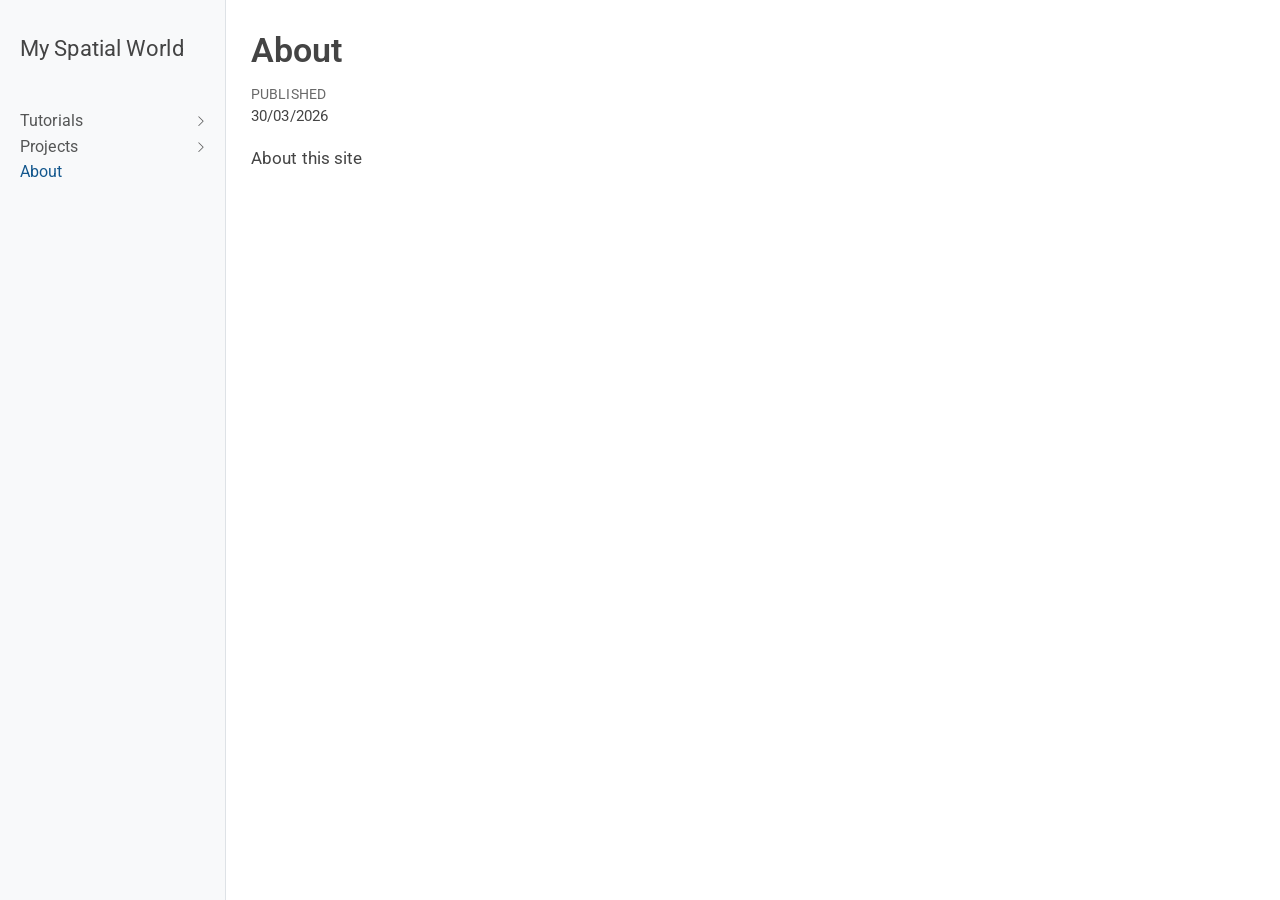
==== docs/about.html @ 5f86034a "Publish site to docs/" ====
<!DOCTYPE html>
<html xmlns="http://www.w3.org/1999/xhtml" lang="en" xml:lang="en"><head>

<meta charset="utf-8">
<meta name="generator" content="quarto-1.8.27">

<meta name="viewport" content="width=device-width, initial-scale=1.0, user-scalable=yes">


<title>About – My Spatial World</title>
<style>
code{white-space: pre-wrap;}
span.smallcaps{font-variant: small-caps;}
div.columns{display: flex; gap: min(4vw, 1.5em);}
div.column{flex: auto; overflow-x: auto;}
div.hanging-indent{margin-left: 1.5em; text-indent: -1.5em;}
ul.task-list{list-style: none;}
ul.task-list li input[type="checkbox"] {
  width: 0.8em;
  margin: 0 0.8em 0.2em -1em; /* quarto-specific, see https://github.com/quarto-dev/quarto-cli/issues/4556 */ 
  vertical-align: middle;
}
</style>


<script src="site_libs/quarto-nav/quarto-nav.js"></script>
<script src="site_libs/quarto-nav/headroom.min.js"></script>
<script src="site_libs/clipboard/clipboard.min.js"></script>
<script src="site_libs/quarto-search/autocomplete.umd.js"></script>
<script src="site_libs/quarto-search/fuse.min.js"></script>
<script src="site_libs/quarto-search/quarto-search.js"></script>
<meta name="quarto:offset" content="./">
<script src="site_libs/quarto-html/quarto.js" type="module"></script>
<script src="site_libs/quarto-html/tabsets/tabsets.js" type="module"></script>
<script src="site_libs/quarto-html/axe/axe-check.js" type="module"></script>
<script src="site_libs/quarto-html/popper.min.js"></script>
<script src="site_libs/quarto-html/tippy.umd.min.js"></script>
<script src="site_libs/quarto-html/anchor.min.js"></script>
<link href="site_libs/quarto-html/tippy.css" rel="stylesheet">
<link href="site_libs/quarto-html/quarto-syntax-highlighting-ed96de9b727972fe78a7b5d16c58bf87.css" rel="stylesheet" id="quarto-text-highlighting-styles">
<script src="site_libs/bootstrap/bootstrap.min.js"></script>
<link href="site_libs/bootstrap/bootstrap-icons.css" rel="stylesheet">
<link href="site_libs/bootstrap/bootstrap-350277b54e5adb5f3740be1c22d380e0.min.css" rel="stylesheet" append-hash="true" id="quarto-bootstrap" data-mode="light">
<script id="quarto-search-options" type="application/json">{
  "location": "sidebar",
  "copy-button": false,
  "collapse-after": 3,
  "panel-placement": "start",
  "type": "textbox",
  "limit": 50,
  "keyboard-shortcut": [
    "f",
    "/",
    "s"
  ],
  "show-item-context": false,
  "language": {
    "search-no-results-text": "No results",
    "search-matching-documents-text": "matching documents",
    "search-copy-link-title": "Copy link to search",
    "search-hide-matches-text": "Hide additional matches",
    "search-more-match-text": "more match in this document",
    "search-more-matches-text": "more matches in this document",
    "search-clear-button-title": "Clear",
    "search-text-placeholder": "",
    "search-detached-cancel-button-title": "Cancel",
    "search-submit-button-title": "Submit",
    "search-label": "Search"
  }
}</script>


<link rel="stylesheet" href="styles.css">
</head>

<body class="nav-sidebar docked quarto-light">

<div id="quarto-search-results"></div>
  <header id="quarto-header" class="headroom fixed-top">
  <nav class="quarto-secondary-nav">
    <div class="container-fluid d-flex">
      <button type="button" class="quarto-btn-toggle btn" data-bs-toggle="collapse" role="button" data-bs-target=".quarto-sidebar-collapse-item" aria-controls="quarto-sidebar" aria-expanded="false" aria-label="Toggle sidebar navigation" onclick="if (window.quartoToggleHeadroom) { window.quartoToggleHeadroom(); }">
        <i class="bi bi-layout-text-sidebar-reverse"></i>
      </button>
        <nav class="quarto-page-breadcrumbs" aria-label="breadcrumb"><ol class="breadcrumb"><li class="breadcrumb-item"><a href="./about.html">About</a></li></ol></nav>
        <a class="flex-grow-1" role="navigation" data-bs-toggle="collapse" data-bs-target=".quarto-sidebar-collapse-item" aria-controls="quarto-sidebar" aria-expanded="false" aria-label="Toggle sidebar navigation" onclick="if (window.quartoToggleHeadroom) { window.quartoToggleHeadroom(); }">      
        </a>
      <button type="button" class="btn quarto-search-button" aria-label="Search" onclick="window.quartoOpenSearch();">
        <i class="bi bi-search"></i>
      </button>
    </div>
  </nav>
</header>
<!-- content -->
<div id="quarto-content" class="quarto-container page-columns page-rows-contents page-layout-article">
<!-- sidebar -->
  <nav id="quarto-sidebar" class="sidebar collapse collapse-horizontal quarto-sidebar-collapse-item sidebar-navigation docked overflow-auto">
    <div class="pt-lg-2 mt-2 text-left sidebar-header">
    <div class="sidebar-title mb-0 py-0">
      <a href="./">My Spatial World</a> 
    </div>
      </div>
        <div class="mt-2 flex-shrink-0 align-items-center">
        <div class="sidebar-search">
        <div id="quarto-search" class="" title="Search"></div>
        </div>
        </div>
    <div class="sidebar-menu-container"> 
    <ul class="list-unstyled mt-1">
        <li class="sidebar-item sidebar-item-section">
      <div class="sidebar-item-container"> 
            <a class="sidebar-item-text sidebar-link text-start collapsed" data-bs-toggle="collapse" data-bs-target="#quarto-sidebar-section-1" role="navigation" aria-expanded="false">
 <span class="menu-text">Tutorials</span></a>
          <a class="sidebar-item-toggle text-start collapsed" data-bs-toggle="collapse" data-bs-target="#quarto-sidebar-section-1" role="navigation" aria-expanded="false" aria-label="Toggle section">
            <i class="bi bi-chevron-right ms-2"></i>
          </a> 
      </div>
      <ul id="quarto-sidebar-section-1" class="collapse list-unstyled sidebar-section depth1 ">  
          <li class="sidebar-item">
  <div class="sidebar-item-container"> 
  <a href="./tutorials/00_create_folder.html" class="sidebar-item-text sidebar-link">
 <span class="menu-text">Project Setup Guide</span></a>
  </div>
</li>
          <li class="sidebar-item">
  <div class="sidebar-item-container"> 
  <a href="./tutorials/01_py2r.html" class="sidebar-item-text sidebar-link">
 <span class="menu-text">From Python to R and back….!</span></a>
  </div>
</li>
      </ul>
  </li>
        <li class="sidebar-item sidebar-item-section">
      <div class="sidebar-item-container"> 
            <a class="sidebar-item-text sidebar-link text-start collapsed" data-bs-toggle="collapse" data-bs-target="#quarto-sidebar-section-2" role="navigation" aria-expanded="false">
 <span class="menu-text">Projects</span></a>
          <a class="sidebar-item-toggle text-start collapsed" data-bs-toggle="collapse" data-bs-target="#quarto-sidebar-section-2" role="navigation" aria-expanded="false" aria-label="Toggle section">
            <i class="bi bi-chevron-right ms-2"></i>
          </a> 
      </div>
      <ul id="quarto-sidebar-section-2" class="collapse list-unstyled sidebar-section depth1 ">  
          <li class="sidebar-item">
  <div class="sidebar-item-container"> 
  <a href="./projects/01_basic_mapping_with_OSM.html" class="sidebar-item-text sidebar-link">
 <span class="menu-text">Mapping a City’s Road Network with OpenStreetMap</span></a>
  </div>
</li>
      </ul>
  </li>
        <li class="sidebar-item">
  <div class="sidebar-item-container"> 
  <a href="./about.html" class="sidebar-item-text sidebar-link active">
 <span class="menu-text">About</span></a>
  </div>
</li>
    </ul>
    </div>
</nav>
<div id="quarto-sidebar-glass" class="quarto-sidebar-collapse-item" data-bs-toggle="collapse" data-bs-target=".quarto-sidebar-collapse-item"></div>
<!-- margin-sidebar -->
    <div id="quarto-margin-sidebar" class="sidebar margin-sidebar zindex-bottom">
        
    </div>
<!-- main -->
<main class="content" id="quarto-document-content">

<header id="title-block-header" class="quarto-title-block default">
<div class="quarto-title">
<h1 class="title">About</h1>
</div>



<div class="quarto-title-meta">

    
    <div>
    <div class="quarto-title-meta-heading">Published</div>
    <div class="quarto-title-meta-contents">
      <p class="date">30/03/2026</p>
    </div>
  </div>
  
    
  </div>
  


</header>


<p>About this site</p>



</main> <!-- /main -->
<script id="quarto-html-after-body" type="application/javascript">
  window.document.addEventListener("DOMContentLoaded", function (event) {
    const icon = "";
    const anchorJS = new window.AnchorJS();
    anchorJS.options = {
      placement: 'right',
      icon: icon
    };
    anchorJS.add('.anchored');
    const isCodeAnnotation = (el) => {
      for (const clz of el.classList) {
        if (clz.startsWith('code-annotation-')) {                     
          return true;
        }
      }
      return false;
    }
    const onCopySuccess = function(e) {
      // button target
      const button = e.trigger;
      // don't keep focus
      button.blur();
      // flash "checked"
      button.classList.add('code-copy-button-checked');
      var currentTitle = button.getAttribute("title");
      button.setAttribute("title", "Copied!");
      let tooltip;
      if (window.bootstrap) {
        button.setAttribute("data-bs-toggle", "tooltip");
        button.setAttribute("data-bs-placement", "left");
        button.setAttribute("data-bs-title", "Copied!");
        tooltip = new bootstrap.Tooltip(button, 
          { trigger: "manual", 
            customClass: "code-copy-button-tooltip",
            offset: [0, -8]});
        tooltip.show();    
      }
      setTimeout(function() {
        if (tooltip) {
          tooltip.hide();
          button.removeAttribute("data-bs-title");
          button.removeAttribute("data-bs-toggle");
          button.removeAttribute("data-bs-placement");
        }
        button.setAttribute("title", currentTitle);
        button.classList.remove('code-copy-button-checked');
      }, 1000);
      // clear code selection
      e.clearSelection();
    }
    const getTextToCopy = function(trigger) {
      const outerScaffold = trigger.parentElement.cloneNode(true);
      const codeEl = outerScaffold.querySelector('code');
      for (const childEl of codeEl.children) {
        if (isCodeAnnotation(childEl)) {
          childEl.remove();
        }
      }
      return codeEl.innerText;
    }
    const clipboard = new window.ClipboardJS('.code-copy-button:not([data-in-quarto-modal])', {
      text: getTextToCopy
    });
    clipboard.on('success', onCopySuccess);
    if (window.document.getElementById('quarto-embedded-source-code-modal')) {
      const clipboardModal = new window.ClipboardJS('.code-copy-button[data-in-quarto-modal]', {
        text: getTextToCopy,
        container: window.document.getElementById('quarto-embedded-source-code-modal')
      });
      clipboardModal.on('success', onCopySuccess);
    }
      var localhostRegex = new RegExp(/^(?:http|https):\/\/localhost\:?[0-9]*\//);
      var mailtoRegex = new RegExp(/^mailto:/);
        var filterRegex = new RegExp('/' + window.location.host + '/');
      var isInternal = (href) => {
          return filterRegex.test(href) || localhostRegex.test(href) || mailtoRegex.test(href);
      }
      // Inspect non-navigation links and adorn them if external
     var links = window.document.querySelectorAll('a[href]:not(.nav-link):not(.navbar-brand):not(.toc-action):not(.sidebar-link):not(.sidebar-item-toggle):not(.pagination-link):not(.no-external):not([aria-hidden]):not(.dropdown-item):not(.quarto-navigation-tool):not(.about-link)');
      for (var i=0; i<links.length; i++) {
        const link = links[i];
        if (!isInternal(link.href)) {
          // undo the damage that might have been done by quarto-nav.js in the case of
          // links that we want to consider external
          if (link.dataset.originalHref !== undefined) {
            link.href = link.dataset.originalHref;
          }
        }
      }
    function tippyHover(el, contentFn, onTriggerFn, onUntriggerFn) {
      const config = {
        allowHTML: true,
        maxWidth: 500,
        delay: 100,
        arrow: false,
        appendTo: function(el) {
            return el.parentElement;
        },
        interactive: true,
        interactiveBorder: 10,
        theme: 'quarto',
        placement: 'bottom-start',
      };
      if (contentFn) {
        config.content = contentFn;
      }
      if (onTriggerFn) {
        config.onTrigger = onTriggerFn;
      }
      if (onUntriggerFn) {
        config.onUntrigger = onUntriggerFn;
      }
      window.tippy(el, config); 
    }
    const noterefs = window.document.querySelectorAll('a[role="doc-noteref"]');
    for (var i=0; i<noterefs.length; i++) {
      const ref = noterefs[i];
      tippyHover(ref, function() {
        // use id or data attribute instead here
        let href = ref.getAttribute('data-footnote-href') || ref.getAttribute('href');
        try { href = new URL(href).hash; } catch {}
        const id = href.replace(/^#\/?/, "");
        const note = window.document.getElementById(id);
        if (note) {
          return note.innerHTML;
        } else {
          return "";
        }
      });
    }
    const xrefs = window.document.querySelectorAll('a.quarto-xref');
    const processXRef = (id, note) => {
      // Strip column container classes
      const stripColumnClz = (el) => {
        el.classList.remove("page-full", "page-columns");
        if (el.children) {
          for (const child of el.children) {
            stripColumnClz(child);
          }
        }
      }
      stripColumnClz(note)
      if (id === null || id.startsWith('sec-')) {
        // Special case sections, only their first couple elements
        const container = document.createElement("div");
        if (note.children && note.children.length > 2) {
          container.appendChild(note.children[0].cloneNode(true));
          for (let i = 1; i < note.children.length; i++) {
            const child = note.children[i];
            if (child.tagName === "P" && child.innerText === "") {
              continue;
            } else {
              container.appendChild(child.cloneNode(true));
              break;
            }
          }
          if (window.Quarto?.typesetMath) {
            window.Quarto.typesetMath(container);
          }
          return container.innerHTML
        } else {
          if (window.Quarto?.typesetMath) {
            window.Quarto.typesetMath(note);
          }
          return note.innerHTML;
        }
      } else {
        // Remove any anchor links if they are present
        const anchorLink = note.querySelector('a.anchorjs-link');
        if (anchorLink) {
          anchorLink.remove();
        }
        if (window.Quarto?.typesetMath) {
          window.Quarto.typesetMath(note);
        }
        if (note.classList.contains("callout")) {
          return note.outerHTML;
        } else {
          return note.innerHTML;
        }
      }
    }
    for (var i=0; i<xrefs.length; i++) {
      const xref = xrefs[i];
      tippyHover(xref, undefined, function(instance) {
        instance.disable();
        let url = xref.getAttribute('href');
        let hash = undefined; 
        if (url.startsWith('#')) {
          hash = url;
        } else {
          try { hash = new URL(url).hash; } catch {}
        }
        if (hash) {
          const id = hash.replace(/^#\/?/, "");
          const note = window.document.getElementById(id);
          if (note !== null) {
            try {
              const html = processXRef(id, note.cloneNode(true));
              instance.setContent(html);
            } finally {
              instance.enable();
              instance.show();
            }
          } else {
            // See if we can fetch this
            fetch(url.split('#')[0])
            .then(res => res.text())
            .then(html => {
              const parser = new DOMParser();
              const htmlDoc = parser.parseFromString(html, "text/html");
              const note = htmlDoc.getElementById(id);
              if (note !== null) {
                const html = processXRef(id, note);
                instance.setContent(html);
              } 
            }).finally(() => {
              instance.enable();
              instance.show();
            });
          }
        } else {
          // See if we can fetch a full url (with no hash to target)
          // This is a special case and we should probably do some content thinning / targeting
          fetch(url)
          .then(res => res.text())
          .then(html => {
            const parser = new DOMParser();
            const htmlDoc = parser.parseFromString(html, "text/html");
            const note = htmlDoc.querySelector('main.content');
            if (note !== null) {
              // This should only happen for chapter cross references
              // (since there is no id in the URL)
              // remove the first header
              if (note.children.length > 0 && note.children[0].tagName === "HEADER") {
                note.children[0].remove();
              }
              const html = processXRef(null, note);
              instance.setContent(html);
            } 
          }).finally(() => {
            instance.enable();
            instance.show();
          });
        }
      }, function(instance) {
      });
    }
        let selectedAnnoteEl;
        const selectorForAnnotation = ( cell, annotation) => {
          let cellAttr = 'data-code-cell="' + cell + '"';
          let lineAttr = 'data-code-annotation="' +  annotation + '"';
          const selector = 'span[' + cellAttr + '][' + lineAttr + ']';
          return selector;
        }
        const selectCodeLines = (annoteEl) => {
          const doc = window.document;
          const targetCell = annoteEl.getAttribute("data-target-cell");
          const targetAnnotation = annoteEl.getAttribute("data-target-annotation");
          const annoteSpan = window.document.querySelector(selectorForAnnotation(targetCell, targetAnnotation));
          const lines = annoteSpan.getAttribute("data-code-lines").split(",");
          const lineIds = lines.map((line) => {
            return targetCell + "-" + line;
          })
          let top = null;
          let height = null;
          let parent = null;
          if (lineIds.length > 0) {
              //compute the position of the single el (top and bottom and make a div)
              const el = window.document.getElementById(lineIds[0]);
              top = el.offsetTop;
              height = el.offsetHeight;
              parent = el.parentElement.parentElement;
            if (lineIds.length > 1) {
              const lastEl = window.document.getElementById(lineIds[lineIds.length - 1]);
              const bottom = lastEl.offsetTop + lastEl.offsetHeight;
              height = bottom - top;
            }
            if (top !== null && height !== null && parent !== null) {
              // cook up a div (if necessary) and position it 
              let div = window.document.getElementById("code-annotation-line-highlight");
              if (div === null) {
                div = window.document.createElement("div");
                div.setAttribute("id", "code-annotation-line-highlight");
                div.style.position = 'absolute';
                parent.appendChild(div);
              }
              div.style.top = top - 2 + "px";
              div.style.height = height + 4 + "px";
              div.style.left = 0;
              let gutterDiv = window.document.getElementById("code-annotation-line-highlight-gutter");
              if (gutterDiv === null) {
                gutterDiv = window.document.createElement("div");
                gutterDiv.setAttribute("id", "code-annotation-line-highlight-gutter");
                gutterDiv.style.position = 'absolute';
                const codeCell = window.document.getElementById(targetCell);
                const gutter = codeCell.querySelector('.code-annotation-gutter');
                gutter.appendChild(gutterDiv);
              }
              gutterDiv.style.top = top - 2 + "px";
              gutterDiv.style.height = height + 4 + "px";
            }
            selectedAnnoteEl = annoteEl;
          }
        };
        const unselectCodeLines = () => {
          const elementsIds = ["code-annotation-line-highlight", "code-annotation-line-highlight-gutter"];
          elementsIds.forEach((elId) => {
            const div = window.document.getElementById(elId);
            if (div) {
              div.remove();
            }
          });
          selectedAnnoteEl = undefined;
        };
          // Handle positioning of the toggle
      window.addEventListener(
        "resize",
        throttle(() => {
          elRect = undefined;
          if (selectedAnnoteEl) {
            selectCodeLines(selectedAnnoteEl);
          }
        }, 10)
      );
      function throttle(fn, ms) {
      let throttle = false;
      let timer;
        return (...args) => {
          if(!throttle) { // first call gets through
              fn.apply(this, args);
              throttle = true;
          } else { // all the others get throttled
              if(timer) clearTimeout(timer); // cancel #2
              timer = setTimeout(() => {
                fn.apply(this, args);
                timer = throttle = false;
              }, ms);
          }
        };
      }
        // Attach click handler to the DT
        const annoteDls = window.document.querySelectorAll('dt[data-target-cell]');
        for (const annoteDlNode of annoteDls) {
          annoteDlNode.addEventListener('click', (event) => {
            const clickedEl = event.target;
            if (clickedEl !== selectedAnnoteEl) {
              unselectCodeLines();
              const activeEl = window.document.querySelector('dt[data-target-cell].code-annotation-active');
              if (activeEl) {
                activeEl.classList.remove('code-annotation-active');
              }
              selectCodeLines(clickedEl);
              clickedEl.classList.add('code-annotation-active');
            } else {
              // Unselect the line
              unselectCodeLines();
              clickedEl.classList.remove('code-annotation-active');
            }
          });
        }
    const findCites = (el) => {
      const parentEl = el.parentElement;
      if (parentEl) {
        const cites = parentEl.dataset.cites;
        if (cites) {
          return {
            el,
            cites: cites.split(' ')
          };
        } else {
          return findCites(el.parentElement)
        }
      } else {
        return undefined;
      }
    };
    var bibliorefs = window.document.querySelectorAll('a[role="doc-biblioref"]');
    for (var i=0; i<bibliorefs.length; i++) {
      const ref = bibliorefs[i];
      const citeInfo = findCites(ref);
      if (citeInfo) {
        tippyHover(citeInfo.el, function() {
          var popup = window.document.createElement('div');
          citeInfo.cites.forEach(function(cite) {
            var citeDiv = window.document.createElement('div');
            citeDiv.classList.add('hanging-indent');
            citeDiv.classList.add('csl-entry');
            var biblioDiv = window.document.getElementById('ref-' + cite);
            if (biblioDiv) {
              citeDiv.innerHTML = biblioDiv.innerHTML;
            }
            popup.appendChild(citeDiv);
          });
          return popup.innerHTML;
        });
      }
    }
  });
  </script>
</div> <!-- /content -->




</body></html>
---- docs/site_libs/quarto-html/tippy.css ----
.tippy-box[data-animation=fade][data-state=hidden]{opacity:0}[data-tippy-root]{max-width:calc(100vw - 10px)}.tippy-box{position:relative;background-color:#333;color:#fff;border-radius:4px;font-size:14px;line-height:1.4;white-space:normal;outline:0;transition-property:transform,visibility,opacity}.tippy-box[data-placement^=top]>.tippy-arrow{bottom:0}.tippy-box[data-placement^=top]>.tippy-arrow:before{bottom:-7px;left:0;border-width:8px 8px 0;border-top-color:initial;transform-origin:center top}.tippy-box[data-placement^=bottom]>.tippy-arrow{top:0}.tippy-box[data-placement^=bottom]>.tippy-arrow:before{top:-7px;left:0;border-width:0 8px 8px;border-bottom-color:initial;transform-origin:center bottom}.tippy-box[data-placement^=left]>.tippy-arrow{right:0}.tippy-box[data-placement^=left]>.tippy-arrow:before{border-width:8px 0 8px 8px;border-left-color:initial;right:-7px;transform-origin:center left}.tippy-box[data-placement^=right]>.tippy-arrow{left:0}.tippy-box[data-placement^=right]>.tippy-arrow:before{left:-7px;border-width:8px 8px 8px 0;border-right-color:initial;transform-origin:center right}.tippy-box[data-inertia][data-state=visible]{transition-timing-function:cubic-bezier(.54,1.5,.38,1.11)}.tippy-arrow{width:16px;height:16px;color:#333}.tippy-arrow:before{content:"";position:absolute;border-color:transparent;border-style:solid}.tippy-content{position:relative;padding:5px 9px;z-index:1}
---- docs/styles.css ----
/* css styles */
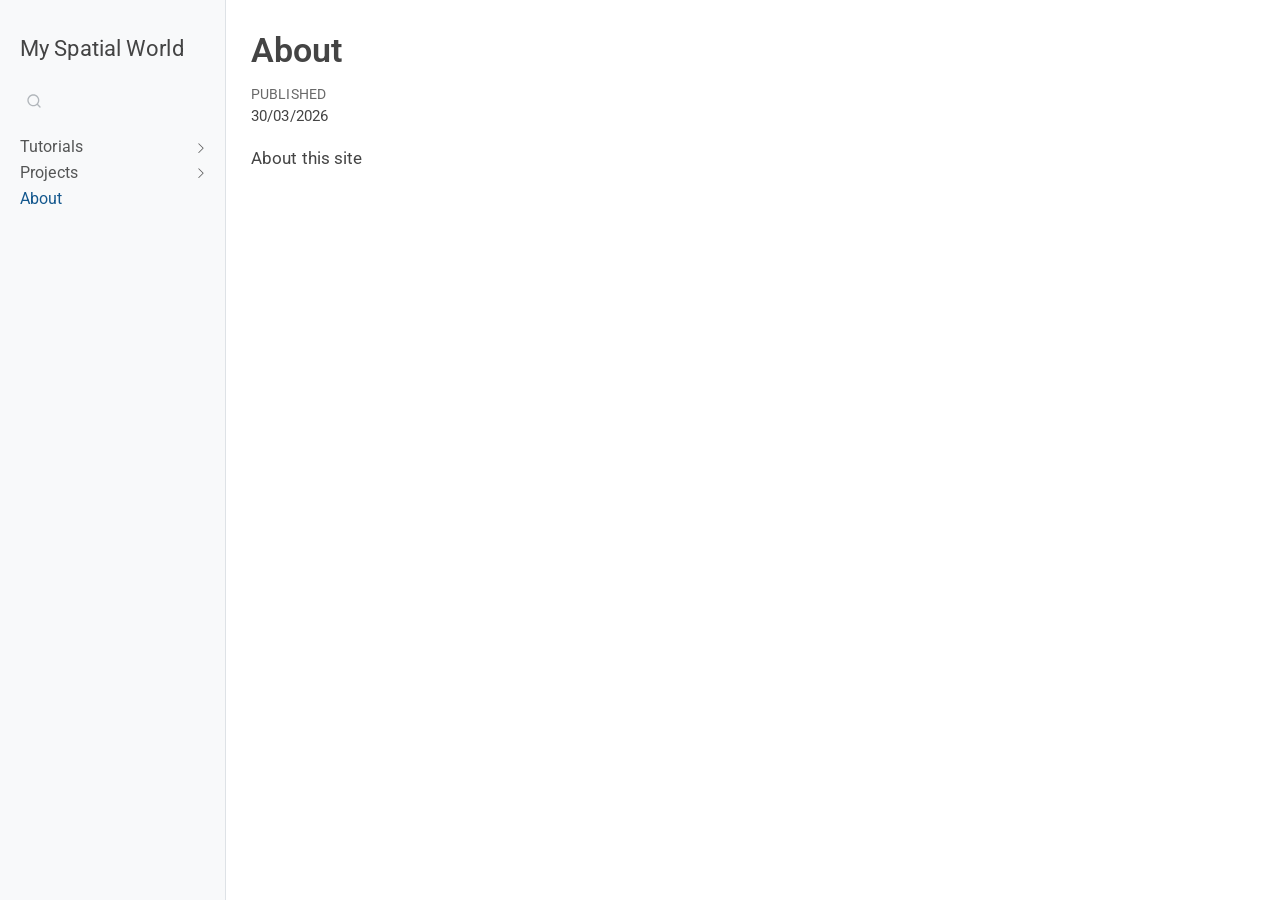
==== commit 36d27e35: "Add project 2 - parks analysis" ====
--- a/docs/about.html
+++ b/docs/about.html
@@ -2,13 +2,16 @@
 <html xmlns="http://www.w3.org/1999/xhtml" lang="en" xml:lang="en"><head>
 
 <meta charset="utf-8">
-<meta name="generator" content="quarto-1.8.27">
+<meta name="generator" content="quarto-1.9.37">
 
 <meta name="viewport" content="width=device-width, initial-scale=1.0, user-scalable=yes">
 
 
 <title>About – My Spatial World</title>
 <style>
+/* Default styles provided by pandoc.
+** See https://pandoc.org/MANUAL.html#variables-for-html for config info.
+*/
 code{white-space: pre-wrap;}
 span.smallcaps{font-variant: small-caps;}
 div.columns{display: flex; gap: min(4vw, 1.5em);}
@@ -32,15 +35,14 @@
 <meta name="quarto:offset" content="./">
 <script src="site_libs/quarto-html/quarto.js" type="module"></script>
 <script src="site_libs/quarto-html/tabsets/tabsets.js" type="module"></script>
-<script src="site_libs/quarto-html/axe/axe-check.js" type="module"></script>
 <script src="site_libs/quarto-html/popper.min.js"></script>
 <script src="site_libs/quarto-html/tippy.umd.min.js"></script>
 <script src="site_libs/quarto-html/anchor.min.js"></script>
 <link href="site_libs/quarto-html/tippy.css" rel="stylesheet">
-<link href="site_libs/quarto-html/quarto-syntax-highlighting-ed96de9b727972fe78a7b5d16c58bf87.css" rel="stylesheet" id="quarto-text-highlighting-styles">
+<link href="site_libs/quarto-html/quarto-syntax-highlighting-7f8f88aac4f3542376d5c11b86a4c14d.css" rel="stylesheet" id="quarto-text-highlighting-styles">
 <script src="site_libs/bootstrap/bootstrap.min.js"></script>
 <link href="site_libs/bootstrap/bootstrap-icons.css" rel="stylesheet">
-<link href="site_libs/bootstrap/bootstrap-350277b54e5adb5f3740be1c22d380e0.min.css" rel="stylesheet" append-hash="true" id="quarto-bootstrap" data-mode="light">
+<link href="site_libs/bootstrap/bootstrap-58cf75aba0d8b4019f527fe632109df6.min.css" rel="stylesheet" append-hash="true" id="quarto-bootstrap" data-mode="light">
 <script id="quarto-search-options" type="application/json">{
   "location": "sidebar",
   "copy-button": false,
@@ -145,6 +147,12 @@
  <span class="menu-text">Mapping a City’s Road Network with OpenStreetMap</span></a>
   </div>
 </li>
+          <li class="sidebar-item">
+  <div class="sidebar-item-container"> 
+  <a href="./projects/02_parks_comparison.html" class="sidebar-item-text sidebar-link">
+ <span class="menu-text">Cities’ Public Parks Comparison</span></a>
+  </div>
+</li>
       </ul>
   </li>
         <li class="sidebar-item">
--- a/docs/site_libs/quarto-html/quarto-syntax-highlighting-7f8f88aac4f3542376d5c11b86a4c14d.css
+++ b/docs/site_libs/quarto-html/quarto-syntax-highlighting-7f8f88aac4f3542376d5c11b86a4c14d.css
@@ -0,0 +1,236 @@
+/* quarto syntax highlight colors */
+:root {
+  --quarto-hl-ot-color: #003B4F;
+  --quarto-hl-at-color: #657422;
+  --quarto-hl-ss-color: #20794D;
+  --quarto-hl-an-color: #5E5E5E;
+  --quarto-hl-fu-color: #4758AB;
+  --quarto-hl-st-color: #20794D;
+  --quarto-hl-cf-color: #003B4F;
+  --quarto-hl-op-color: #5E5E5E;
+  --quarto-hl-er-color: #AD0000;
+  --quarto-hl-bn-color: #AD0000;
+  --quarto-hl-al-color: #AD0000;
+  --quarto-hl-va-color: #111111;
+  --quarto-hl-bu-color: inherit;
+  --quarto-hl-ex-color: inherit;
+  --quarto-hl-pp-color: #AD0000;
+  --quarto-hl-in-color: #5E5E5E;
+  --quarto-hl-vs-color: #20794D;
+  --quarto-hl-wa-color: #5E5E5E;
+  --quarto-hl-do-color: #5E5E5E;
+  --quarto-hl-im-color: #00769E;
+  --quarto-hl-ch-color: #20794D;
+  --quarto-hl-dt-color: #AD0000;
+  --quarto-hl-fl-color: #AD0000;
+  --quarto-hl-co-color: #5E5E5E;
+  --quarto-hl-cv-color: #5E5E5E;
+  --quarto-hl-cn-color: #8f5902;
+  --quarto-hl-sc-color: #5E5E5E;
+  --quarto-hl-dv-color: #AD0000;
+  --quarto-hl-kw-color: #003B4F;
+}
+
+/* other quarto variables */
+:root {
+  --quarto-font-monospace: SFMono-Regular, Menlo, Monaco, Consolas, "Liberation Mono", "Courier New", monospace;
+}
+
+/* syntax highlight based on Pandoc's rules */
+pre > code.sourceCode > span {
+  color: #003B4F;
+}
+
+code.sourceCode > span {
+  color: #003B4F;
+}
+
+div.sourceCode,
+div.sourceCode pre.sourceCode {
+  color: #003B4F;
+}
+
+/* Normal */
+code span {
+  color: #003B4F;
+}
+
+/* Alert */
+code span.al {
+  color: #AD0000;
+  font-style: inherit;
+}
+
+/* Annotation */
+code span.an {
+  color: #5E5E5E;
+  font-style: inherit;
+}
+
+/* Attribute */
+code span.at {
+  color: #657422;
+  font-style: inherit;
+}
+
+/* BaseN */
+code span.bn {
+  color: #AD0000;
+  font-style: inherit;
+}
+
+/* BuiltIn */
+code span.bu {
+  font-style: inherit;
+}
+
+/* ControlFlow */
+code span.cf {
+  color: #003B4F;
+  font-weight: bold;
+  font-style: inherit;
+}
+
+/* Char */
+code span.ch {
+  color: #20794D;
+  font-style: inherit;
+}
+
+/* Constant */
+code span.cn {
+  color: #8f5902;
+  font-style: inherit;
+}
+
+/* Comment */
+code span.co {
+  color: #5E5E5E;
+  font-style: inherit;
+}
+
+/* CommentVar */
+code span.cv {
+  color: #5E5E5E;
+  font-style: italic;
+}
+
+/* Documentation */
+code span.do {
+  color: #5E5E5E;
+  font-style: italic;
+}
+
+/* DataType */
+code span.dt {
+  color: #AD0000;
+  font-style: inherit;
+}
+
+/* DecVal */
+code span.dv {
+  color: #AD0000;
+  font-style: inherit;
+}
+
+/* Error */
+code span.er {
+  color: #AD0000;
+  font-style: inherit;
+}
+
+/* Extension */
+code span.ex {
+  font-style: inherit;
+}
+
+/* Float */
+code span.fl {
+  color: #AD0000;
+  font-style: inherit;
+}
+
+/* Function */
+code span.fu {
+  color: #4758AB;
+  font-style: inherit;
+}
+
+/* Import */
+code span.im {
+  color: #00769E;
+  font-style: inherit;
+}
+
+/* Information */
+code span.in {
+  color: #5E5E5E;
+  font-style: inherit;
+}
+
+/* Keyword */
+code span.kw {
+  color: #003B4F;
+  font-weight: bold;
+  font-style: inherit;
+}
+
+/* Operator */
+code span.op {
+  color: #5E5E5E;
+  font-style: inherit;
+}
+
+/* Other */
+code span.ot {
+  color: #003B4F;
+  font-style: inherit;
+}
+
+/* Preprocessor */
+code span.pp {
+  color: #AD0000;
+  font-style: inherit;
+}
+
+/* SpecialChar */
+code span.sc {
+  color: #5E5E5E;
+  font-style: inherit;
+}
+
+/* SpecialString */
+code span.ss {
+  color: #20794D;
+  font-style: inherit;
+}
+
+/* String */
+code span.st {
+  color: #20794D;
+  font-style: inherit;
+}
+
+/* Variable */
+code span.va {
+  color: #111111;
+  font-style: inherit;
+}
+
+/* VerbatimString */
+code span.vs {
+  color: #20794D;
+  font-style: inherit;
+}
+
+/* Warning */
+code span.wa {
+  color: #5E5E5E;
+  font-style: italic;
+}
+
+.prevent-inlining {
+  content: "</";
+}
+
+/*# sourceMappingURL=789ad8cd35626ba772517505b42a116e.css.map */
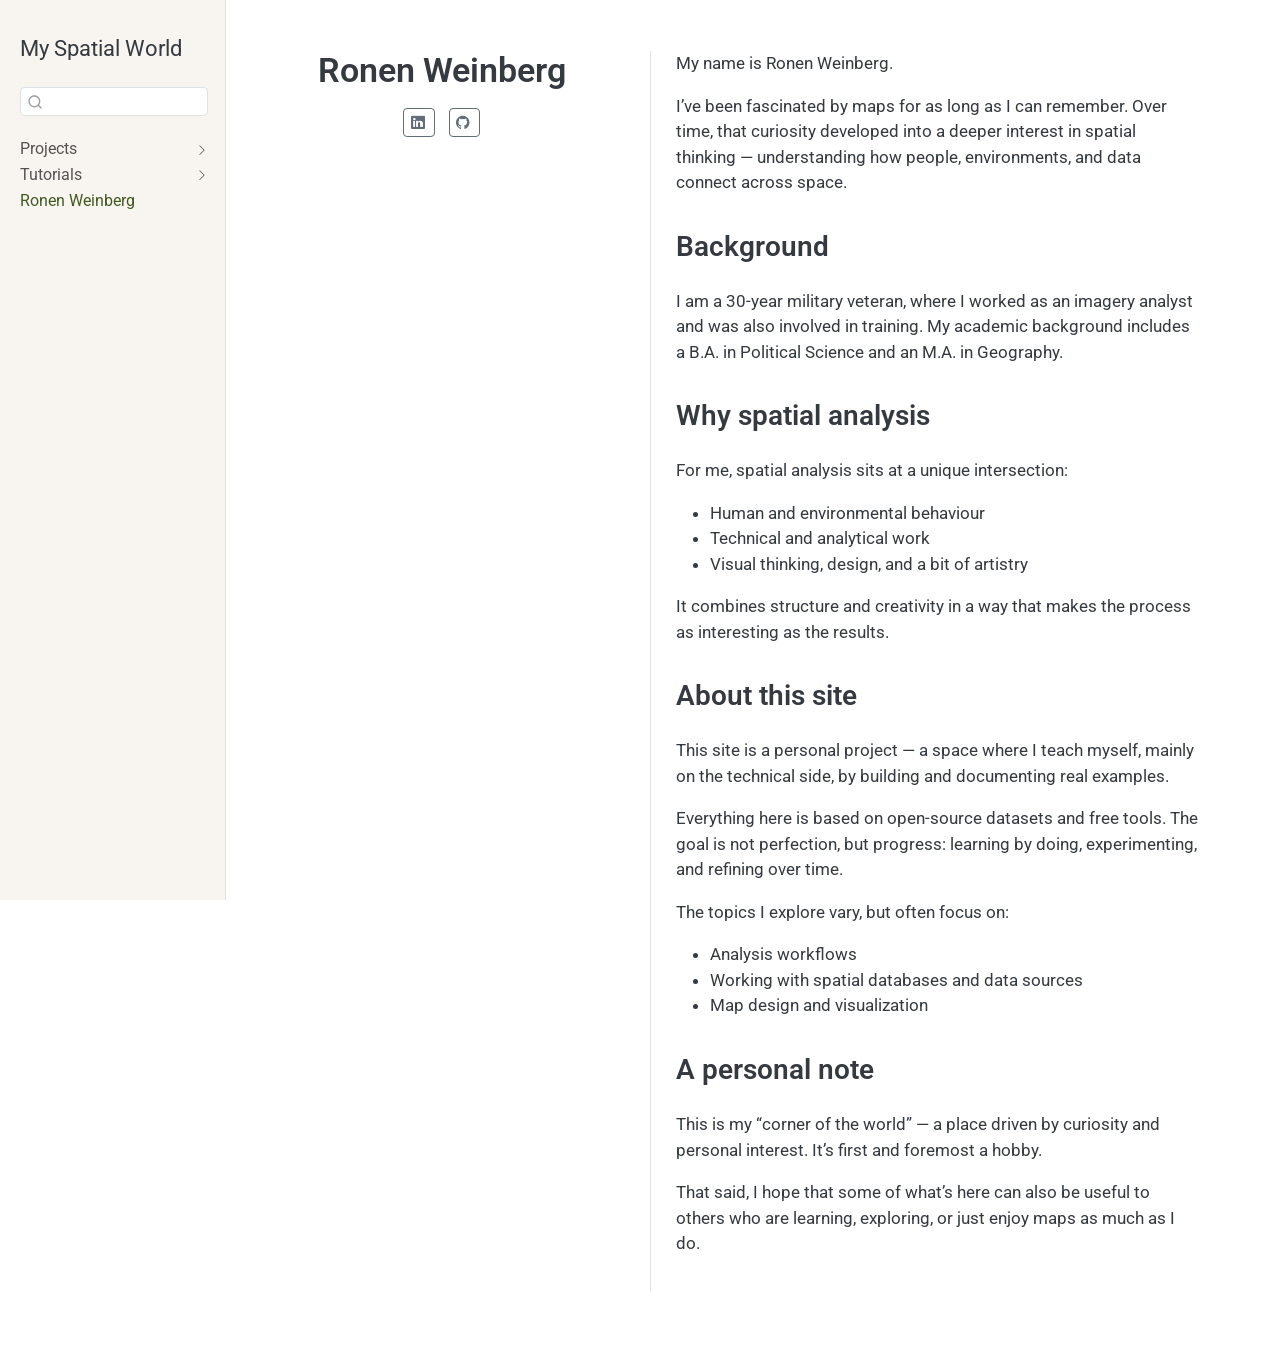
==== commit d8162012: "Added index and about pages" ====
--- a/docs/about.html
+++ b/docs/about.html
@@ -7,7 +7,7 @@
 <meta name="viewport" content="width=device-width, initial-scale=1.0, user-scalable=yes">
 
 
-<title>About – My Spatial World</title>
+<title>Ronen Weinberg – My Spatial World</title>
 <style>
 /* Default styles provided by pandoc.
 ** See https://pandoc.org/MANUAL.html#variables-for-html for config info.
@@ -37,12 +37,11 @@
 <script src="site_libs/quarto-html/tabsets/tabsets.js" type="module"></script>
 <script src="site_libs/quarto-html/popper.min.js"></script>
 <script src="site_libs/quarto-html/tippy.umd.min.js"></script>
-<script src="site_libs/quarto-html/anchor.min.js"></script>
 <link href="site_libs/quarto-html/tippy.css" rel="stylesheet">
 <link href="site_libs/quarto-html/quarto-syntax-highlighting-7f8f88aac4f3542376d5c11b86a4c14d.css" rel="stylesheet" id="quarto-text-highlighting-styles">
 <script src="site_libs/bootstrap/bootstrap.min.js"></script>
 <link href="site_libs/bootstrap/bootstrap-icons.css" rel="stylesheet">
-<link href="site_libs/bootstrap/bootstrap-58cf75aba0d8b4019f527fe632109df6.min.css" rel="stylesheet" append-hash="true" id="quarto-bootstrap" data-mode="light">
+<link href="site_libs/bootstrap/bootstrap-70b473cb0d4e092f7cf574d499ea8f71.min.css" rel="stylesheet" append-hash="true" id="quarto-bootstrap" data-mode="light">
 <script id="quarto-search-options" type="application/json">{
   "location": "sidebar",
   "copy-button": false,
@@ -75,7 +74,7 @@
 <link rel="stylesheet" href="styles.css">
 </head>
 
-<body class="nav-sidebar docked quarto-light">
+<body class="nav-sidebar docked fullcontent quarto-light">
 
 <div id="quarto-search-results"></div>
   <header id="quarto-header" class="headroom fixed-top">
@@ -84,7 +83,7 @@
       <button type="button" class="quarto-btn-toggle btn" data-bs-toggle="collapse" role="button" data-bs-target=".quarto-sidebar-collapse-item" aria-controls="quarto-sidebar" aria-expanded="false" aria-label="Toggle sidebar navigation" onclick="if (window.quartoToggleHeadroom) { window.quartoToggleHeadroom(); }">
         <i class="bi bi-layout-text-sidebar-reverse"></i>
       </button>
-        <nav class="quarto-page-breadcrumbs" aria-label="breadcrumb"><ol class="breadcrumb"><li class="breadcrumb-item"><a href="./about.html">About</a></li></ol></nav>
+        <nav class="quarto-page-breadcrumbs" aria-label="breadcrumb"><ol class="breadcrumb"><li class="breadcrumb-item"><a href="./about.html">Ronen Weinberg</a></li></ol></nav>
         <a class="flex-grow-1" role="navigation" data-bs-toggle="collapse" data-bs-target=".quarto-sidebar-collapse-item" aria-controls="quarto-sidebar" aria-expanded="false" aria-label="Toggle sidebar navigation" onclick="if (window.quartoToggleHeadroom) { window.quartoToggleHeadroom(); }">      
         </a>
       <button type="button" class="btn quarto-search-button" aria-label="Search" onclick="window.quartoOpenSearch();">
@@ -112,12 +111,35 @@
         <li class="sidebar-item sidebar-item-section">
       <div class="sidebar-item-container"> 
             <a class="sidebar-item-text sidebar-link text-start collapsed" data-bs-toggle="collapse" data-bs-target="#quarto-sidebar-section-1" role="navigation" aria-expanded="false">
- <span class="menu-text">Tutorials</span></a>
+ <span class="menu-text">Projects</span></a>
           <a class="sidebar-item-toggle text-start collapsed" data-bs-toggle="collapse" data-bs-target="#quarto-sidebar-section-1" role="navigation" aria-expanded="false" aria-label="Toggle section">
             <i class="bi bi-chevron-right ms-2"></i>
           </a> 
       </div>
       <ul id="quarto-sidebar-section-1" class="collapse list-unstyled sidebar-section depth1 ">  
+          <li class="sidebar-item">
+  <div class="sidebar-item-container"> 
+  <a href="./projects/01_basic_mapping_with_OSM.html" class="sidebar-item-text sidebar-link">
+ <span class="menu-text">Mapping a City’s Road Network with OpenStreetMap</span></a>
+  </div>
+</li>
+          <li class="sidebar-item">
+  <div class="sidebar-item-container"> 
+  <a href="./projects/02_parks_comparison.html" class="sidebar-item-text sidebar-link">
+ <span class="menu-text">Cities’ Public Parks Comparison</span></a>
+  </div>
+</li>
+      </ul>
+  </li>
+        <li class="sidebar-item sidebar-item-section">
+      <div class="sidebar-item-container"> 
+            <a class="sidebar-item-text sidebar-link text-start collapsed" data-bs-toggle="collapse" data-bs-target="#quarto-sidebar-section-2" role="navigation" aria-expanded="false">
+ <span class="menu-text">Tutorials</span></a>
+          <a class="sidebar-item-toggle text-start collapsed" data-bs-toggle="collapse" data-bs-target="#quarto-sidebar-section-2" role="navigation" aria-expanded="false" aria-label="Toggle section">
+            <i class="bi bi-chevron-right ms-2"></i>
+          </a> 
+      </div>
+      <ul id="quarto-sidebar-section-2" class="collapse list-unstyled sidebar-section depth1 ">  
           <li class="sidebar-item">
   <div class="sidebar-item-container"> 
   <a href="./tutorials/00_create_folder.html" class="sidebar-item-text sidebar-link">
@@ -132,33 +154,10 @@
 </li>
       </ul>
   </li>
-        <li class="sidebar-item sidebar-item-section">
-      <div class="sidebar-item-container"> 
-            <a class="sidebar-item-text sidebar-link text-start collapsed" data-bs-toggle="collapse" data-bs-target="#quarto-sidebar-section-2" role="navigation" aria-expanded="false">
- <span class="menu-text">Projects</span></a>
-          <a class="sidebar-item-toggle text-start collapsed" data-bs-toggle="collapse" data-bs-target="#quarto-sidebar-section-2" role="navigation" aria-expanded="false" aria-label="Toggle section">
-            <i class="bi bi-chevron-right ms-2"></i>
-          </a> 
-      </div>
-      <ul id="quarto-sidebar-section-2" class="collapse list-unstyled sidebar-section depth1 ">  
-          <li class="sidebar-item">
-  <div class="sidebar-item-container"> 
-  <a href="./projects/01_basic_mapping_with_OSM.html" class="sidebar-item-text sidebar-link">
- <span class="menu-text">Mapping a City’s Road Network with OpenStreetMap</span></a>
-  </div>
-</li>
-          <li class="sidebar-item">
-  <div class="sidebar-item-container"> 
-  <a href="./projects/02_parks_comparison.html" class="sidebar-item-text sidebar-link">
- <span class="menu-text">Cities’ Public Parks Comparison</span></a>
-  </div>
-</li>
-      </ul>
-  </li>
         <li class="sidebar-item">
   <div class="sidebar-item-container"> 
   <a href="./about.html" class="sidebar-item-text sidebar-link active">
- <span class="menu-text">About</span></a>
+ <span class="menu-text">Ronen Weinberg</span></a>
   </div>
 </li>
     </ul>
@@ -166,51 +165,68 @@
 </nav>
 <div id="quarto-sidebar-glass" class="quarto-sidebar-collapse-item" data-bs-toggle="collapse" data-bs-target=".quarto-sidebar-collapse-item"></div>
 <!-- margin-sidebar -->
-    <div id="quarto-margin-sidebar" class="sidebar margin-sidebar zindex-bottom">
-        
-    </div>
+    
 <!-- main -->
-<main class="content" id="quarto-document-content">
-
+<div class="quarto-about-trestles">
+  <div class="about-entity">
 <header id="title-block-header" class="quarto-title-block default">
 <div class="quarto-title">
-<h1 class="title">About</h1>
+<h1 class="title">Ronen Weinberg</h1>
 </div>
-
-
-
 <div class="quarto-title-meta">
-
-    
-    <div>
-    <div class="quarto-title-meta-heading">Published</div>
-    <div class="quarto-title-meta-contents">
-      <p class="date">30/03/2026</p>
-    </div>
   </div>
-  
-    
+</header>
+    <div class="about-links">
+  <a href="https://www.linkedin.com/in/ronen-weinberg-07545324b/" class="about-link" rel="" target="">
+    <i class="bi bi-linkedin"></i>
+     <span class="about-link-text"></span>
+  </a>
+  <a href="https://github.com/RonenWeinberg/my-spatial-world" class="about-link" rel="" target="">
+    <i class="bi bi-github"></i>
+     <span class="about-link-text"></span>
+  </a>
+</div>
   </div>
-  
-
-
-</header>
-
-
-<p>About this site</p>
-
-
-
-</main> <!-- /main -->
+  <div class="about-contents"><main class="content" id="quarto-document-content">
+<p>My name is Ronen Weinberg.</p>
+<p>I’ve been fascinated by maps for as long as I can remember. Over time, that curiosity developed into a deeper interest in spatial thinking — understanding how people, environments, and data connect across space.</p>
+<section id="background" class="level2">
+<h2 data-anchor-id="background">Background</h2>
+<p>I am a 30-year military veteran, where I worked as an imagery analyst and was also involved in training. My academic background includes a B.A. in Political Science and an M.A.&nbsp;in Geography.</p>
+</section>
+<section id="why-spatial-analysis" class="level2">
+<h2 data-anchor-id="why-spatial-analysis">Why spatial analysis</h2>
+<p>For me, spatial analysis sits at a unique intersection:</p>
+<ul>
+<li>Human and environmental behaviour</li>
+<li>Technical and analytical work</li>
+<li>Visual thinking, design, and a bit of artistry</li>
+</ul>
+<p>It combines structure and creativity in a way that makes the process as interesting as the results.</p>
+</section>
+<section id="about-this-site" class="level2">
+<h2 data-anchor-id="about-this-site">About this site</h2>
+<p>This site is a personal project — a space where I teach myself, mainly on the technical side, by building and documenting real examples.</p>
+<p>Everything here is based on open-source datasets and free tools. The goal is not perfection, but progress: learning by doing, experimenting, and refining over time.</p>
+<p>The topics I explore vary, but often focus on:</p>
+<ul>
+<li>Analysis workflows</li>
+<li>Working with spatial databases and data sources</li>
+<li>Map design and visualization</li>
+</ul>
+</section>
+<section id="a-personal-note" class="level2">
+<h2 data-anchor-id="a-personal-note">A personal note</h2>
+<p>This is my “corner of the world” — a place driven by curiosity and personal interest. It’s first and foremost a hobby.</p>
+<p>That said, I hope that some of what’s here can also be useful to others who are learning, exploring, or just enjoy maps as much as I do.</p>
+
+
+</section>
+</main></div>
+</div>
+ <!-- /main -->
 <script id="quarto-html-after-body" type="application/javascript">
   window.document.addEventListener("DOMContentLoaded", function (event) {
-    const icon = "";
-    const anchorJS = new window.AnchorJS();
-    anchorJS.options = {
-      placement: 'right',
-      icon: icon
-    };
-    anchorJS.add('.anchored');
     const isCodeAnnotation = (el) => {
       for (const clz of el.classList) {
         if (clz.startsWith('code-annotation-')) {                     
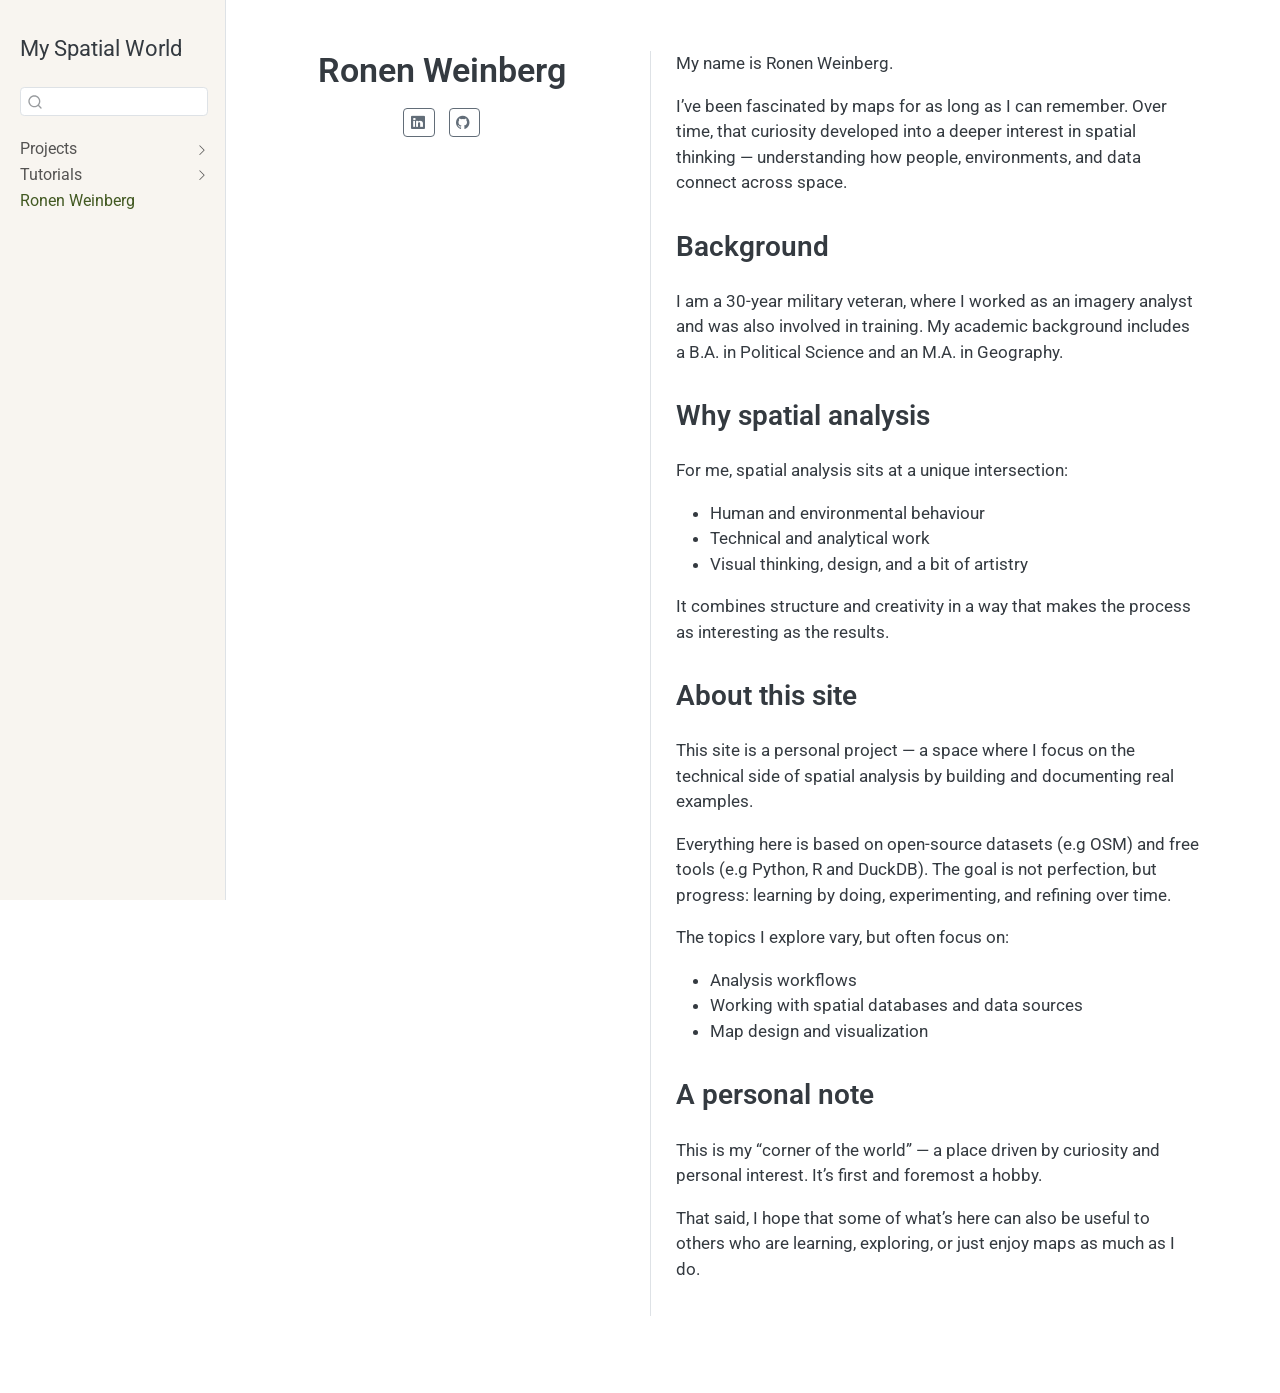
==== commit f69237b8: "index and about pages minor corrections" ====
--- a/docs/about.html
+++ b/docs/about.html
@@ -206,8 +206,8 @@
 </section>
 <section id="about-this-site" class="level2">
 <h2 data-anchor-id="about-this-site">About this site</h2>
-<p>This site is a personal project — a space where I teach myself, mainly on the technical side, by building and documenting real examples.</p>
-<p>Everything here is based on open-source datasets and free tools. The goal is not perfection, but progress: learning by doing, experimenting, and refining over time.</p>
+<p>This site is a personal project — a space where I focus on the technical side of spatial analysis by building and documenting real examples.</p>
+<p>Everything here is based on open-source datasets (e.g OSM) and free tools (e.g Python, R and DuckDB). The goal is not perfection, but progress: learning by doing, experimenting, and refining over time.</p>
 <p>The topics I explore vary, but often focus on:</p>
 <ul>
 <li>Analysis workflows</li>
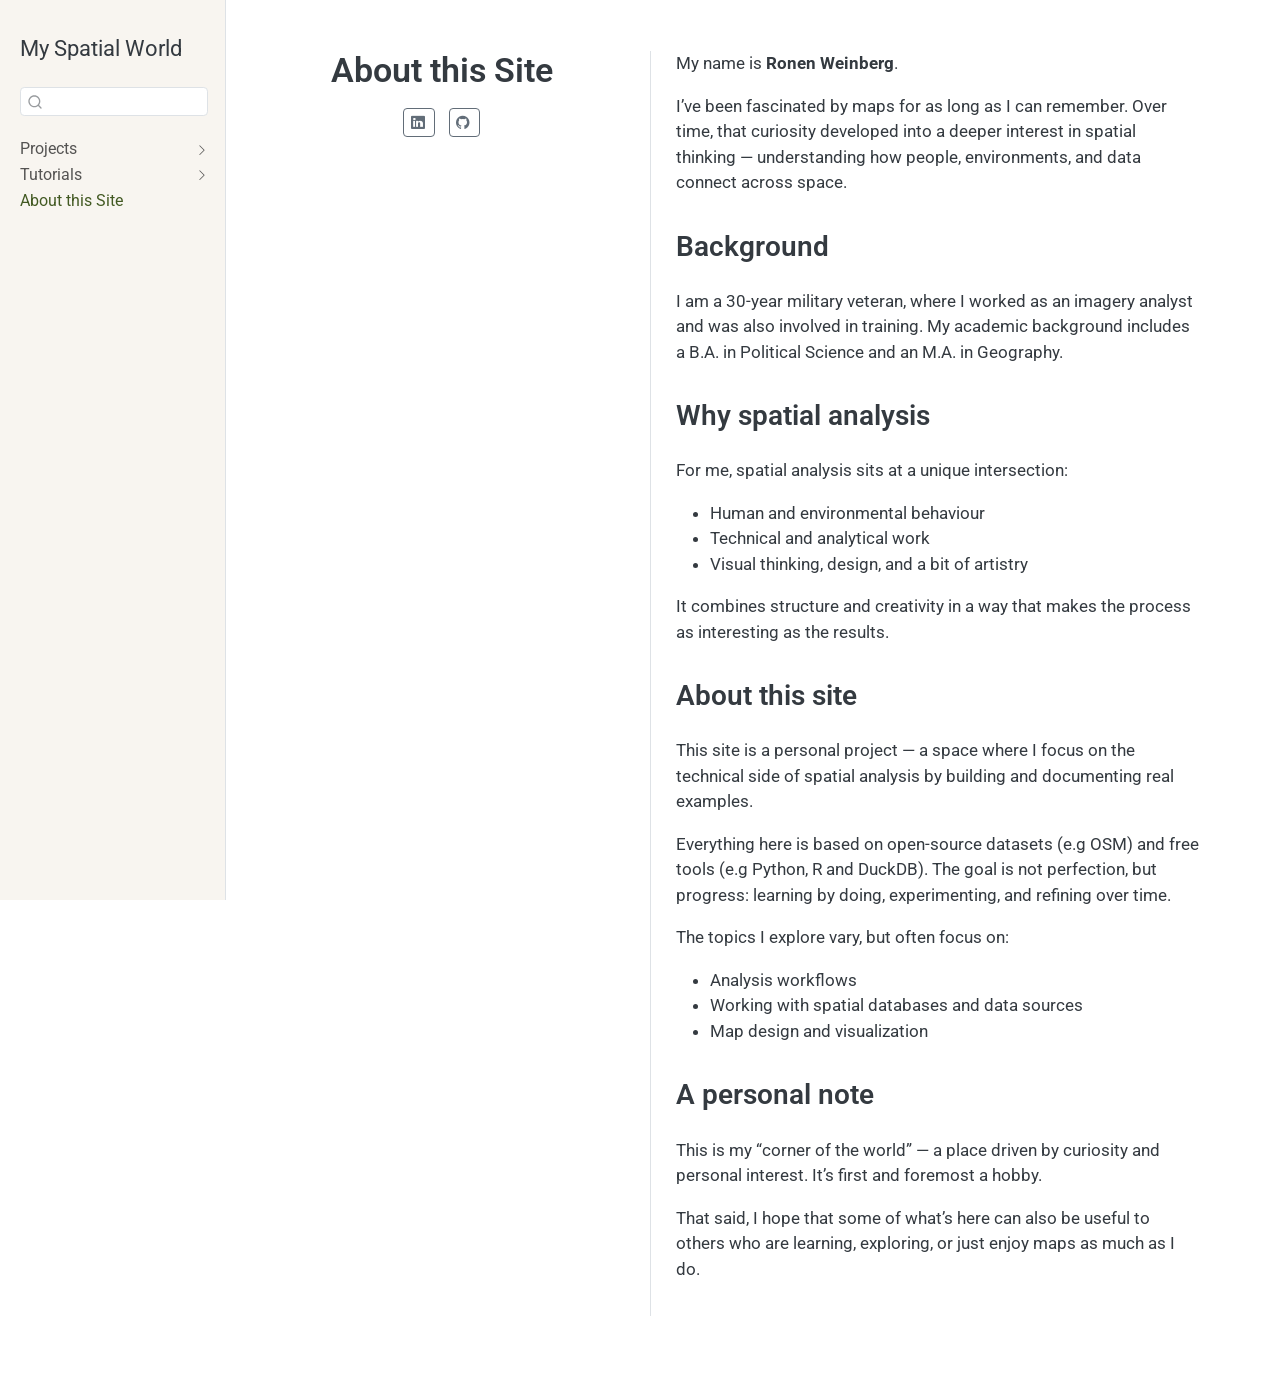
==== commit 1129a4c5: "minor changes" ====
--- a/docs/about.html
+++ b/docs/about.html
@@ -7,7 +7,7 @@
 <meta name="viewport" content="width=device-width, initial-scale=1.0, user-scalable=yes">
 
 
-<title>Ronen Weinberg – My Spatial World</title>
+<title>About this Site – My Spatial World</title>
 <style>
 /* Default styles provided by pandoc.
 ** See https://pandoc.org/MANUAL.html#variables-for-html for config info.
@@ -83,7 +83,7 @@
       <button type="button" class="quarto-btn-toggle btn" data-bs-toggle="collapse" role="button" data-bs-target=".quarto-sidebar-collapse-item" aria-controls="quarto-sidebar" aria-expanded="false" aria-label="Toggle sidebar navigation" onclick="if (window.quartoToggleHeadroom) { window.quartoToggleHeadroom(); }">
         <i class="bi bi-layout-text-sidebar-reverse"></i>
       </button>
-        <nav class="quarto-page-breadcrumbs" aria-label="breadcrumb"><ol class="breadcrumb"><li class="breadcrumb-item"><a href="./about.html">Ronen Weinberg</a></li></ol></nav>
+        <nav class="quarto-page-breadcrumbs" aria-label="breadcrumb"><ol class="breadcrumb"><li class="breadcrumb-item"><a href="./about.html">About this Site</a></li></ol></nav>
         <a class="flex-grow-1" role="navigation" data-bs-toggle="collapse" data-bs-target=".quarto-sidebar-collapse-item" aria-controls="quarto-sidebar" aria-expanded="false" aria-label="Toggle sidebar navigation" onclick="if (window.quartoToggleHeadroom) { window.quartoToggleHeadroom(); }">      
         </a>
       <button type="button" class="btn quarto-search-button" aria-label="Search" onclick="window.quartoOpenSearch();">
@@ -120,7 +120,7 @@
           <li class="sidebar-item">
   <div class="sidebar-item-container"> 
   <a href="./projects/01_basic_mapping_with_OSM.html" class="sidebar-item-text sidebar-link">
- <span class="menu-text">Mapping a City’s Road Network with OpenStreetMap</span></a>
+ <span class="menu-text">Mapping a City’s Road Network</span></a>
   </div>
 </li>
           <li class="sidebar-item">
@@ -157,7 +157,7 @@
         <li class="sidebar-item">
   <div class="sidebar-item-container"> 
   <a href="./about.html" class="sidebar-item-text sidebar-link active">
- <span class="menu-text">Ronen Weinberg</span></a>
+ <span class="menu-text">About this Site</span></a>
   </div>
 </li>
     </ul>
@@ -171,7 +171,7 @@
   <div class="about-entity">
 <header id="title-block-header" class="quarto-title-block default">
 <div class="quarto-title">
-<h1 class="title">Ronen Weinberg</h1>
+<h1 class="title">About this Site</h1>
 </div>
 <div class="quarto-title-meta">
   </div>
@@ -188,7 +188,7 @@
 </div>
   </div>
   <div class="about-contents"><main class="content" id="quarto-document-content">
-<p>My name is Ronen Weinberg.</p>
+<p>My name is <strong>Ronen Weinberg</strong>.</p>
 <p>I’ve been fascinated by maps for as long as I can remember. Over time, that curiosity developed into a deeper interest in spatial thinking — understanding how people, environments, and data connect across space.</p>
 <section id="background" class="level2">
 <h2 data-anchor-id="background">Background</h2>
